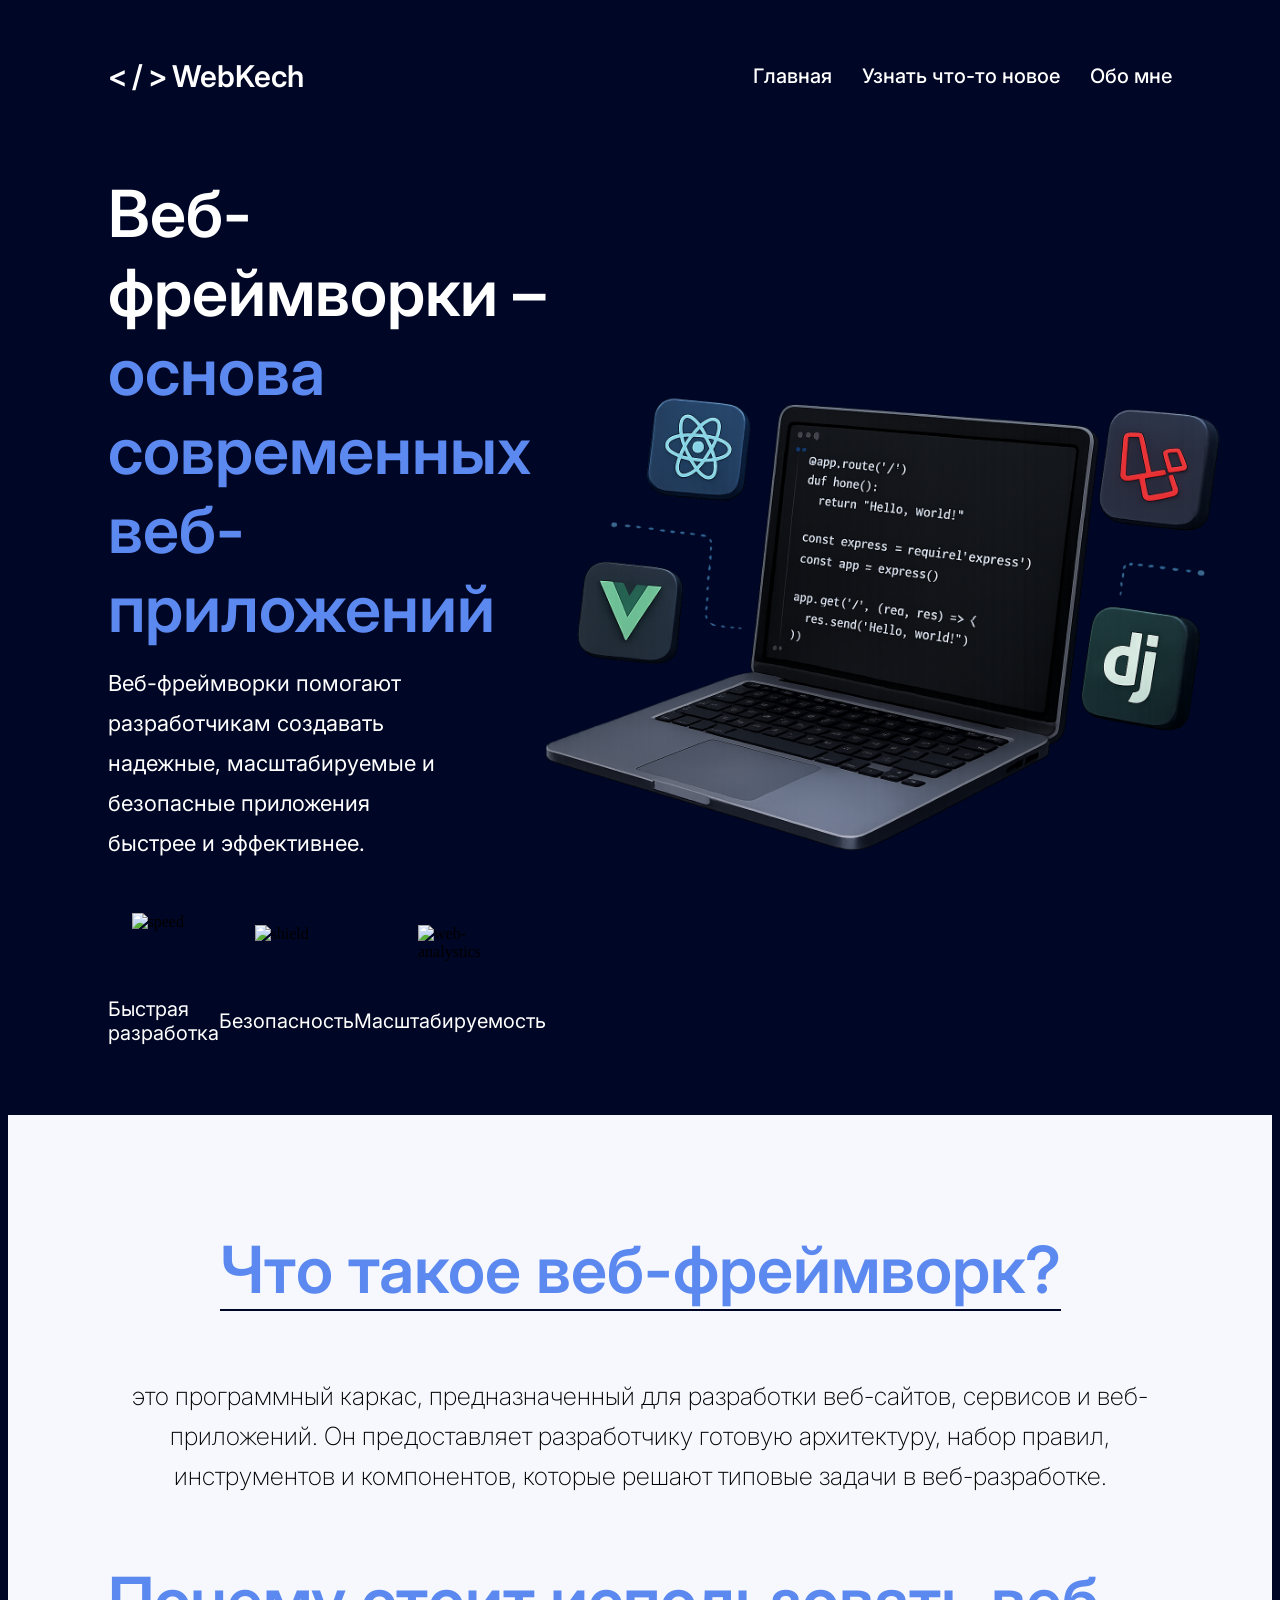
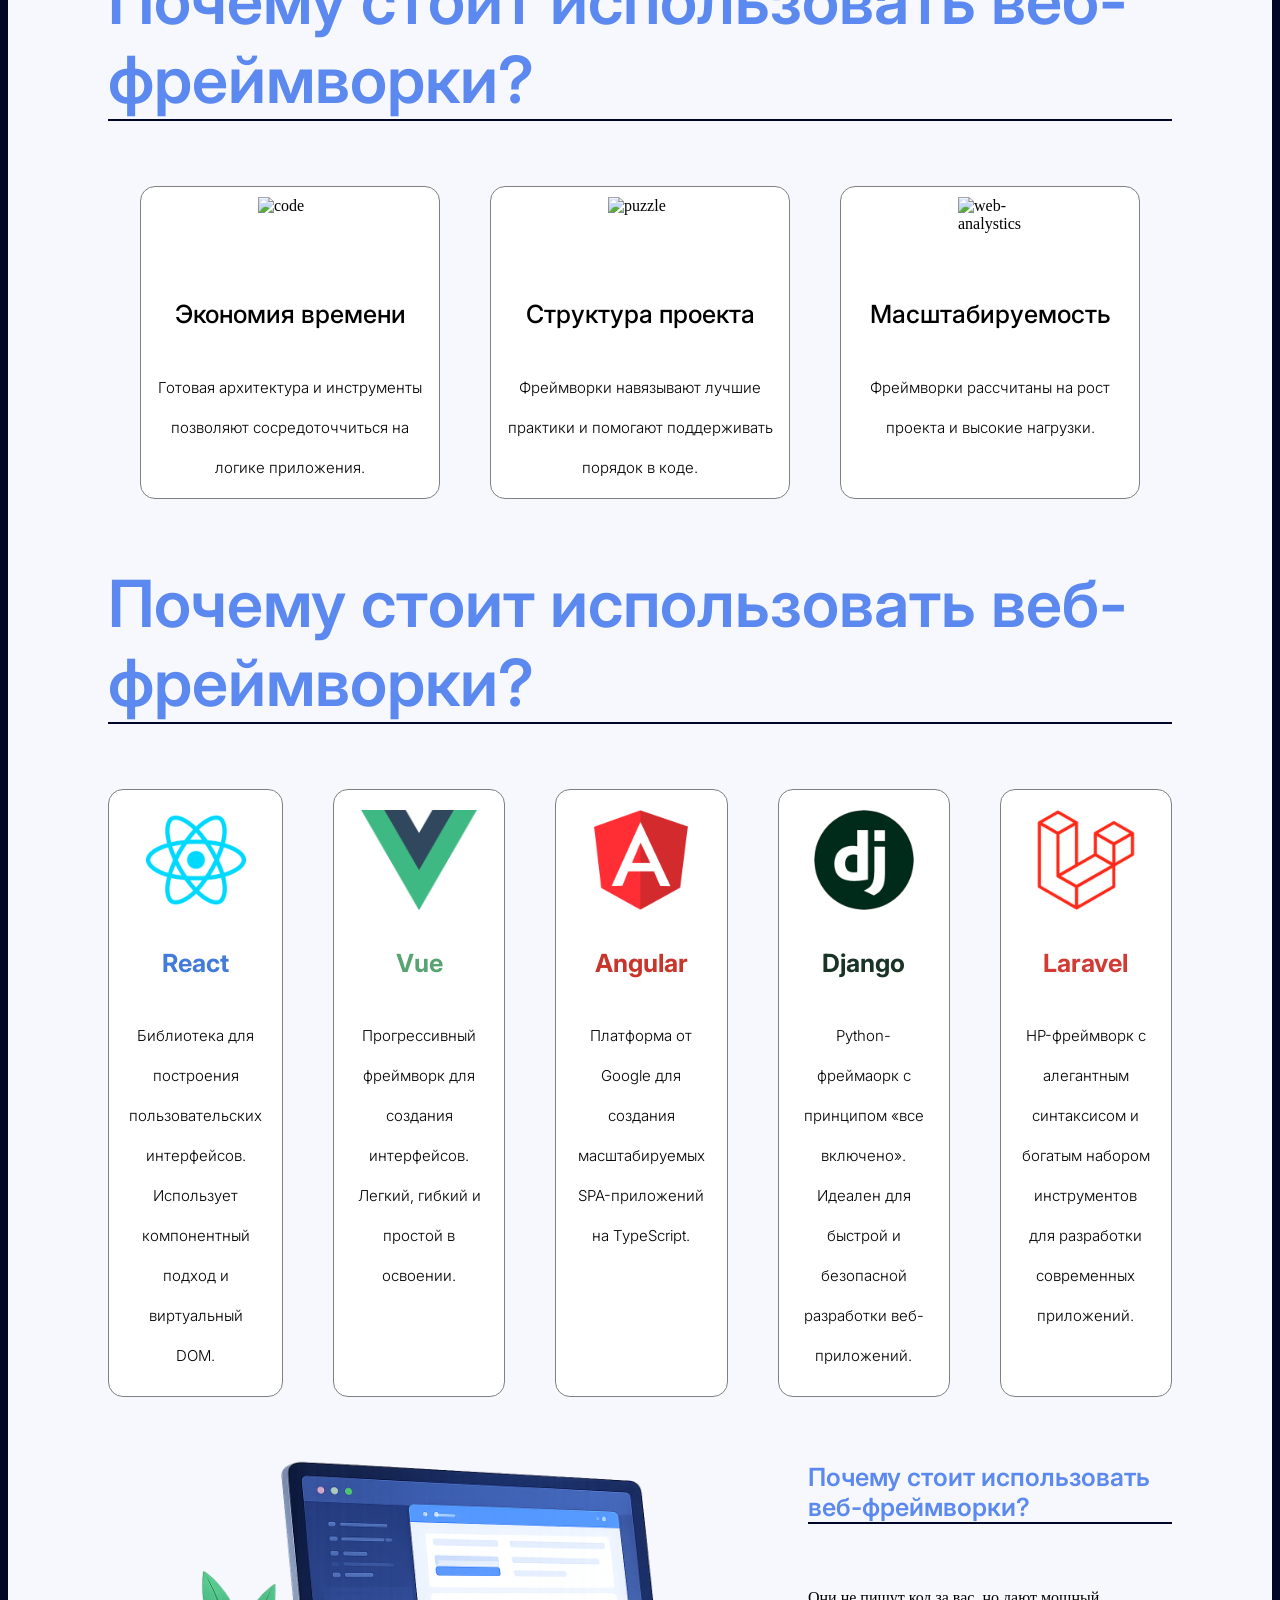
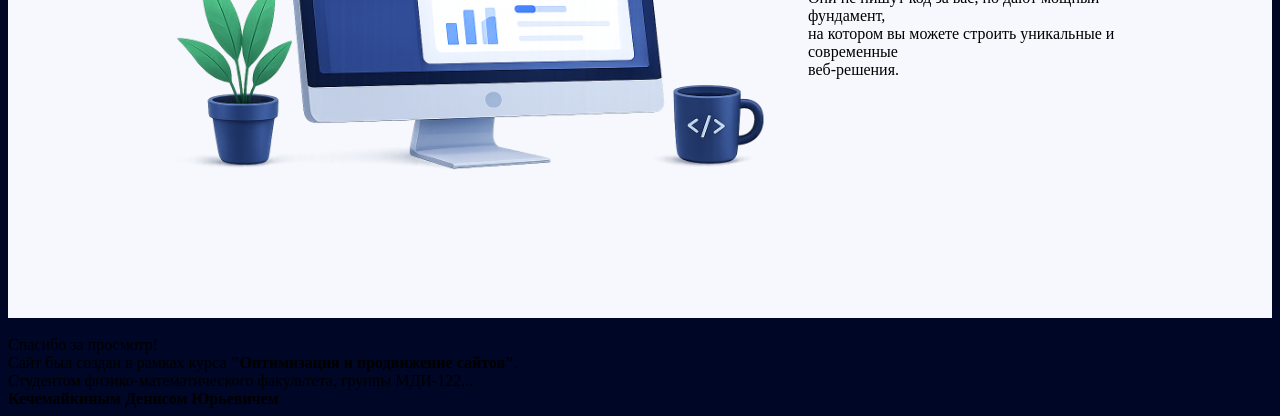
==== index.html @ b9397322 "Add files via upload" ====
<!DOCTYPE html>
<html lang="ru">
<head>
    <meta charset="UTF-8">
    <meta name="viewport" content="width=device-width, initial-scale=1.0">
    <title>Сайт им. Кечемайкина Д.Ю.</title>
    <link rel="stylesheet" href="style.css">

    <link rel="preconnect" href="https://fonts.googleapis.com">
    <link rel="preconnect" href="https://fonts.gstatic.com" crossorigin>
    <link href="https://fonts.googleapis.com/css2?family=Inter:ital,opsz,wght@0,14..32,100..900;1,14..32,100..900&display=swap" rel="stylesheet">

</head>
<body>
    <header class="header-container">
        <div class="header__logo">
            <h3 class="header__logo-text1"><</h3>
            <h3 class="header__logo-text2">/</h3>
            <h3 class="header__logo-text3">></h3>
            <h3 class="header__logo-text4">WebKech</h3>
        </div>
        <nav class="header__nav">
            <ul class="header__menu">
                <li class="header__menu-item"><a href="index.html" class="header__menu-link">Главная</a></li>
                <li class="header__menu-item"><a href="#" class="header__menu-link">Узнать что-то новое</a></li>
                <li class="header__menu-item"><a href="#" class="header__menu-link">Обо мне</a></li>
            </ul>
        </nav>
    </header>

    <section class="intro-container">
        <div>
            <div class="intro__text">
                <div class="intro__title-white">Веб-фреймворки –</div>
                <div class="intro__title-blue">основа современных <br>веб-приложений</div>
                <div class="intro__description">Веб-фреймворки помогают разработчикам создавать <br>надежные, масштабируемые и безопасные приложения <br>быстрее и эффективнее.</div>
            </div>
            <div class="intro__summary">
                <div class="intro__summary-block1">
                    <img class="intro__summary-icon" width="64" height="64" src="https://img.icons8.com/nolan/64/speed.png" alt="speed"/>
                    <p class="intro__summary-text">Быстрая разработка</p>
                </div>
                <div class="intro__summary-block2">
                        <img class="intro__summary-icon" width="64" height="64" src="https://img.icons8.com/nolan/64/shield.png" alt="shield"/>
                    <p class="intro__summary-text">Безопасность</p>
                </div>
                <div class="intro__summary-block3">
                        <img class="intro__summary-icon" width="64" height="64" src="https://img.icons8.com/nolan/64/web-analystics.png" alt="web-analystics"/>
                    <p class="intro__summary-text">Масштабируемость</з>
                </div>
            </div>
        </div>
        <div class="intro__image">
            <img class="image1" src="comp.png">
        </div>
    </section>

    <section class="main__container">
        <div class="main__whats">
            <h3 class="main__whats-title">Что такое веб-фреймворк?</h3>
            <span class="main__whats-description">это программный каркас, предназначенный для разработки веб-сайтов, сервисов и веб-приложений. Он предоставляет разработчику готовую архитектуру, набор правил, инструментов и компонентов, которые решают типовые задачи в веб-разработке.</span>
        </div>

        <div class="main__use">
            <h3 class="main__use-title">Почему стоит использовать веб-фреймворки?</h3>
            <div class="main__use-cards">
                <div class="use-card">
                    <img class="card__img" width="64" height="64" src="https://img.icons8.com/arcade/64/code.png" alt="code"/>
                    <h4 class="card__title">Экономия времени</h4>
                    <span class="card__decription">Готовая архитектура и инструменты позволяют сосредоточчиться на логике приложения.</span>
                </div>
                <div class="use-card">
                    <img class="card__img" width="64" height="64" src="https://img.icons8.com/stickers/100/puzzle.png" alt="puzzle"/>
                    <h4 class="card__title">Структура проекта</h4>
                    <span class="card__decription">Фреймворки навязывают лучшие практики и помогают поддерживать порядок в коде.</span>
                </div>
                <div class="use-card">
                    <img class="card__img" width="64" height="64" src="https://img.icons8.com/arcade/64/web-analystics.png" alt="web-analystics"/>
                    <h4 class="card__title">Масштабируемость</h4>
                    <span class="card__decription">Фреймворки рассчитаны на рост проекта и высокие нагрузки.</span>
                </div>
            </div>
        </div>
        

        <div class="main__popular">
            <h3 class="main__use-title">Почему стоит использовать веб-фреймворки?</h3>
            <div class="main__popular-cards">
                <div class="card__react">
                    <img class="react-img" src="react12.png" alt="">
                    <h4 class="react-title">React</h4>
                    <span class="card__decription">Библиотека для построения пользовательских интерфейсов. Использует компонентный подход и виртуальный DOM.</span>
                </div>
                <div class="card__vue">
                    <img class="vue-img" src="vue12.png" alt="">
                    <h4 class="vue-title">Vue</h4>
                    <span class="card__decription">Прогрессивный фреймворк для создания интерфейсов. Легкий, гибкий и простой в освоении.</span>
                </div>
                <div class="card__angular">
                    <img class="angular-img" src="angular12.png" alt="">
                    <h4 class="angular-title">Angular</h4>
                    <span class="card__decription">Платформа от Google для создания масштабируемых SPA-приложений на TypeScript.</span>
                </div>
                <div class="card__django">
                    <img class="django-img" src="django12.png" alt="">
                    <h4 class="django-title">Django</h4>
                    <span class="card__decription">Python-фреймаорк с принципом «все включено». Идеален для быстрой и безопасной разработки веб-приложений.</span>
                </div>
                <div class="card__laravel">
                    <img class="laravel-img" src="laravel.png" alt="">
                    <h4 class="laravel-title">Laravel</h4>
                    <span class="card__decription">HP-фреймворк с алегантным синтаксисом и богатым набором инструментов для разработки современных приложений.</span>
                </div>
            </div>
        </div>

        <div class="main__dop">
            <div class="dop__img">
                <img class="image2" src="comp1.png" alt="">
            </div>
            <div class="dop__text">
                <h3 class="main__dop-title">Почему стоит использовать веб-фреймворки?</h3>
                <p class="main__dop-description">Они не пишут код за вас, но дают мощный фундамент,<br>на котором вы можете строить уникальные и современные <br>веб-решения.</p>
            </div>
        </div>
    </section>
    <footer class="footer__contanier">
        <div class="foot__img">
            <img class="foot__img-img" src="ya_ept.png" alt="">
        </div>
        <div class="foot__text">
            <div class="foot__title">Спасибо за просмотр!</div>
            <div class="foot__description">Сайт был создан в рамках курса <strong>"Оптимизация и продвижение сайтов"</strong>. <br>Студентом физико-математического факультета, группы МДИ-122... <br><strong>Кечемайкиным Денисом Юрьевичем</strong></div>
        </div>
    </footer>
</body>
</html>
---- style.css ----
body {
    background-color: #000625;

}

/* -------------------------------------------------------- */

.header-container {
    position: relative;
    display: flex;
    align-items: center;
    justify-content: space-between;
    padding: 20px 100px 0px;
}

.header__logo {
    display: flex;
    gap: 5px;
}

.header__logo-text1 {
    font-family: 'Inter', sans-serif;
    font-size: 30px;
    font-weight: 600;
    color: #fff ;
    animation: floating 6.2s ease-in-out infinite;
    -webkit-animation: floating 6.2s ease-in-out infinite;
}

.header__logo-text2 {
    font-family: 'Inter', sans-serif;
    font-size: 30px;
    font-weight: 600;
    color: #fff;
    animation: floating 4.2s ease-in-out infinite;
}

.header__logo-text3 {
    font-family: 'Inter', sans-serif;
    font-size: 30px;
    font-weight: 600;
    color: #fff;
    animation: floating 5.2s ease-in-out infinite;
    -webkit-animation: floating 5.2s ease-in-out infinite;
}

.header__logo-text4 {
    font-family: 'Inter', sans-serif;
    font-size: 30px;
    font-weight: 600;
    color: #fff;
    animation: floating 5.2s ease-in-out infinite;
    -webkit-animation: floating 5.2s ease-in-out infinite;
}

.header__menu {
    display: flex;
    gap: 30px;
    list-style-type: none;
}

.header__menu-item {
    font-family: 'Inter', sans-serif;
    font-size: 20px;
    font-weight: 500;
    color: white;
}

.header__menu-link {
    color: white;
    text-decoration: none;
    transition: color 0.6s ease;
    -webkit-transition: color 0.6s ease;
    -moz-transition: color 0.6s ease;
    -ms-transition: color 0.6s ease;
    -o-transition: color 0.6s ease;
}

.header__menu-link:hover {
    color: #5c89ef;
}

/* ----------------------------------------------------------- */

.intro-container {
    display: flex;
    align-items: center;
    justify-content: space-between;
    padding: 50px 100px 50px;
}

.intro__title-white {
    font-family: 'Inter', sans-serif;
    font-size: 65px;
    font-weight: 600;
    color: #fff;
}

.intro__title-blue {
    font-family: 'Inter', sans-serif;
    font-size: 65px;
    font-weight: 600;
    color: #5c89ef;
}

.intro__description {
    padding-top: 15px;
    font-family: 'Inter', sans-serif;
    font-size: 22px;
    font-weight: 400;
    color: #fff;
    line-height: 40px;
}

.intro__summary {
    display: flex;
    justify-content: space-between;
    padding-top: 50px;
}

.intro__summary-text {
    font-family: 'Inter', sans-serif;
    font-size: 20px;
    font-weight: 400;
    color: #fff;
}

.intro__summary-block1, .intro__summary-block2, .intro__summary-block3 {
    display: flex;
    flex-direction: column;
    justify-content: center;
    align-items: center;
}

.image1 {
    width: 700px;
    height: auto;
}

/* -------------------------------------------------- */

.main__container {
    background-color: #F6F8FD;
    padding: 50px 100px 50px;
}

/* --------------------------- */

.main__whats {
    display: flex;
    flex-direction: column;
    align-items: center;
}

.main__whats-title {
    font-family: 'Inter', sans-serif;
    font-size: 65px;
    font-weight: 600;
    color: #5c89ef;
    border-bottom: solid 2px #000625;
}

.main__whats-description {
    font-family: 'Inter', sans-serif;
    font-size: 25px;
    font-weight: 200;
    line-height: 40px;
    text-align: center;
}

/* -------------------------- */

.main__use {
    display: flex;
    flex-direction: column;
    align-items: center;
}

.main__use-title {
    font-family: 'Inter', sans-serif;
    font-size: 65px;
    font-weight: 600;
    color: #5c89ef;
    border-bottom: solid 2px #000625;
}

.main__use-cards {
    display: grid;
    grid-template-columns: repeat(3, 300px);
    gap: 50px;
    justify-content: center;
}

.use-card {
    display: flex;
    flex-direction: column;
    align-items: center;
    border: solid 1px gray;
    border-radius: 15px;
    -webkit-border-radius: 15px;
    -moz-border-radius: 15px;
    -ms-border-radius: 15px;
    -o-border-radius: 15px;
    padding: 10px;
    background-color: #fff;
}

.card__title {
    font-family: 'Inter', sans-serif;
    font-size: 25px;
    font-weight: 500;
    line-height: 40px;
    text-align: center;
}

.card__decription {
    font-family: 'Inter', sans-serif;
    font-size: 15px;
    font-weight: 300;
    line-height: 40px;
    text-align: center;
}

/* ----------------------------------- */

.main__popular {
    display: flex;
    flex-direction: column;
    align-items: center;
}

.main__use-title {
    font-family: 'Inter', sans-serif;
    font-size: 65px;
    font-weight: 600;
    color: #5c89ef;
    border-bottom: solid 2px #000625;
}

.main__popular-cards {
    display: grid;
    grid-template-columns: repeat(5, 1fr);
    gap: 50px;
    justify-content: center;
}

.react-img, .angular-img, .django-img, .laravel-img {
    width: 100px;
    height: auto;
}
.vue-img {
    width: auto;
    height: 100px;
}

.card__react, .card__vue, .card__angular, .card__django, .card__laravel {
    display: flex;
    flex-direction: column;
    align-items: center;
    border: solid 1px gray;
    border-radius: 15px;
    -webkit-border-radius: 15px;
    -moz-border-radius: 15px;
    -ms-border-radius: 15px;
    -o-border-radius: 15px;
    padding: 20px;
    background-color: #fff;
}

.react-title, .vue-title, .angular-title, .django-title, .laravel-title {
    font-family: 'Inter', sans-serif;
    font-size: 25px;
    font-weight: 700;
    line-height: 40px;
    text-align: center;
}

.react-title {
    color: #427bda;
}
.vue-title {
    color: #57a371;
}
.angular-title {
    color: #c8352b;
}
.django-title {
    color: #193325;
}
.laravel-title {
    color: #d23a34;
}

/* ----------------------- */

.main__dop {
    display: flex;
    /* align-items: center; */
    justify-content: space-between;
}

.image2 {
    width: 700px;
    height: auto;
}

.main__dop-title {
    font-family: 'Inter', sans-serif;
    font-size: 25px;
    font-weight: 600;
    color: #5c89ef;
    border-bottom: solid 2px #000625;
    margin: 65px 0px;
}

/* ----------------------- */







/* ANIMATION */

@keyframes floating {
    0% {
        transform: translateY(0px) rotate(0deg);
    }

    25% {
        transform: translateY(-8px) rotate(2deg);
    }

    50% {
        transform: translateY(-15px) rotate(-2deg);
    }

    75% {
        transform: translateY(-8px) rotate(1deg);
    }

    100% {
        transform: translateY(0px) rotate(0deg);
    }
}

.intro__photo img {
    will-change: transform;
}

/* React */

.intro__image-react {
    animation: floating 3s ease-in-out infinite;
}

/* Vue */

.intro__image-vue {
    animation: floating 4.2s ease-in-out infinite;
}

/* Bootstrap */

.intro__image-bootstrap {
    animation: floating 3.6s ease-in-out infinite;
}

/* Angular */

.intro__image-angular {
    animation: floating 5s ease-in-out infinite;
}

/* Next */

.intro__image-next {
    animation: floating 4.5s ease-in-out infinite;
}



.intro__image-react {
    animation-delay: 0s;
}

.intro__image-vue {
    animation-delay: 0.5s;
}

.intro__image-bootstrap {
    animation-delay: 1s;
}

.intro__image-angular {
    animation-delay: 1.5s;
}

.intro__image-next {
    animation-delay: 2s;
}
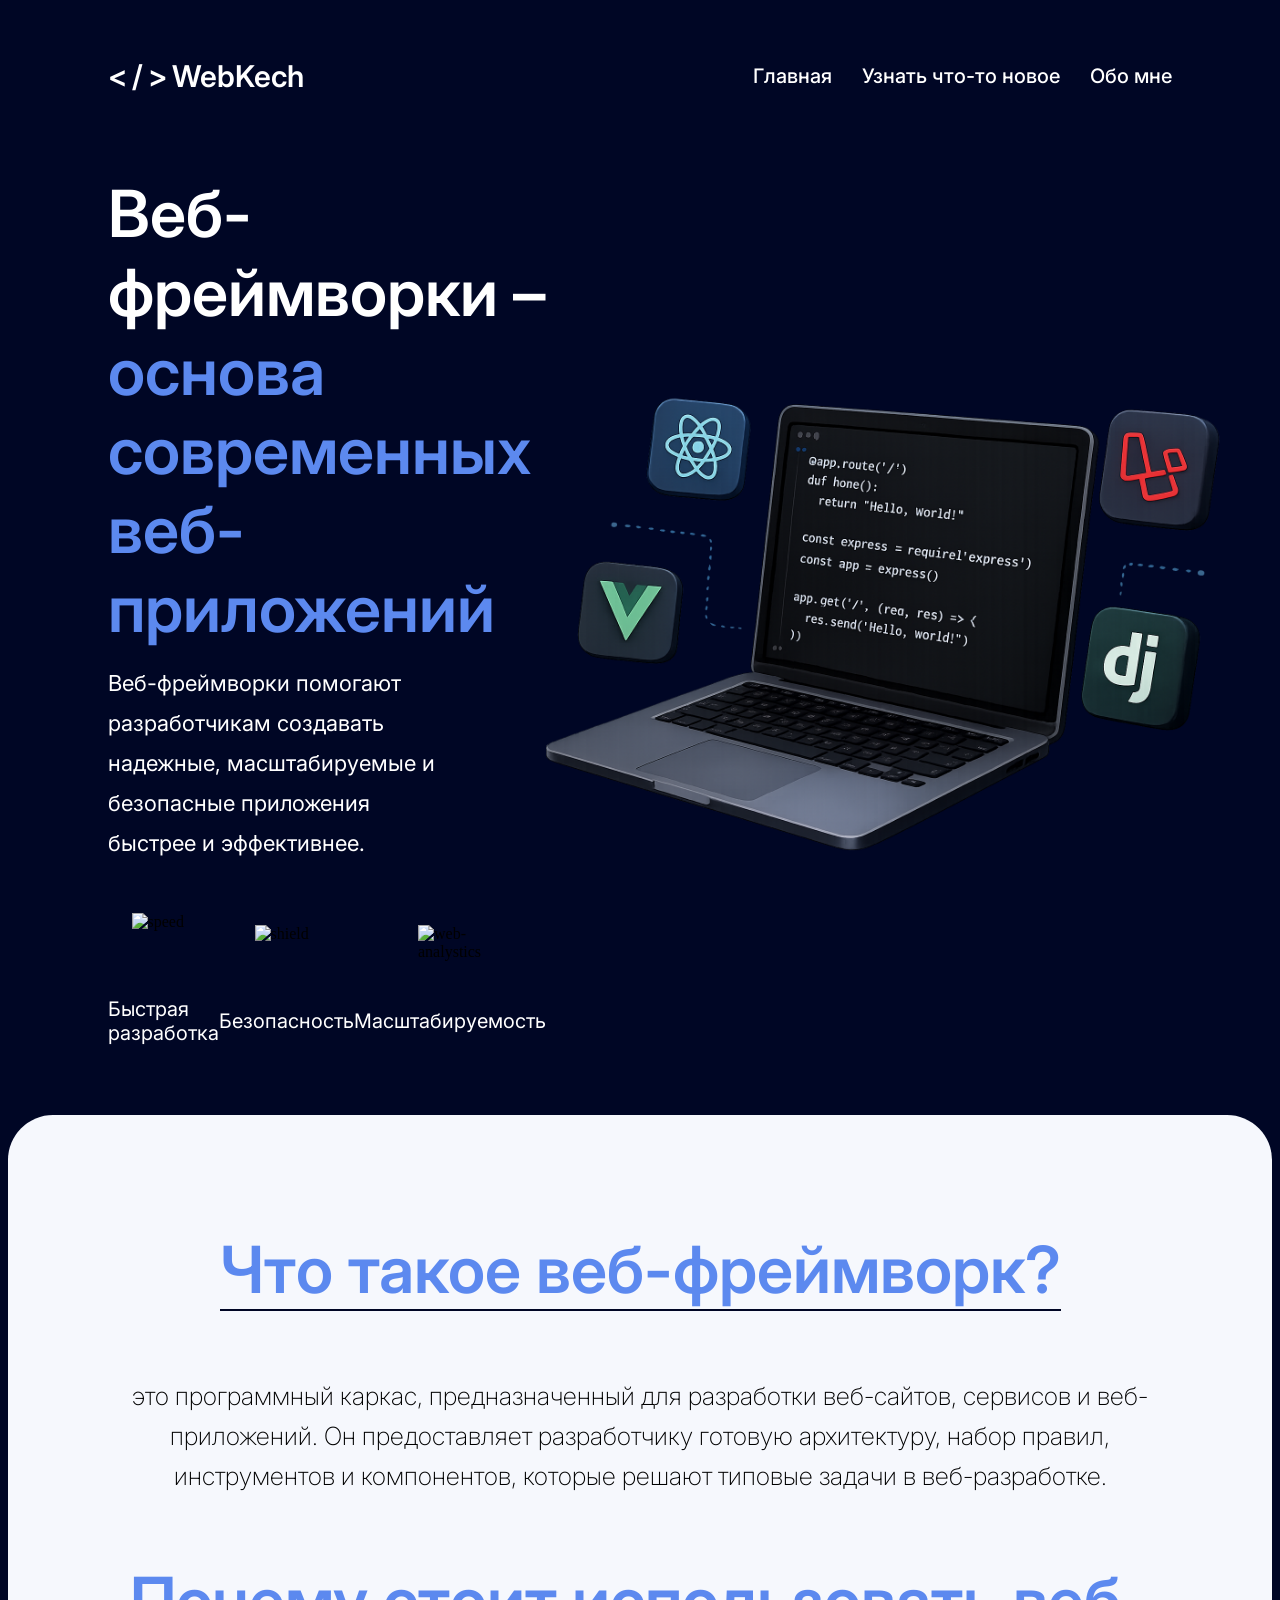
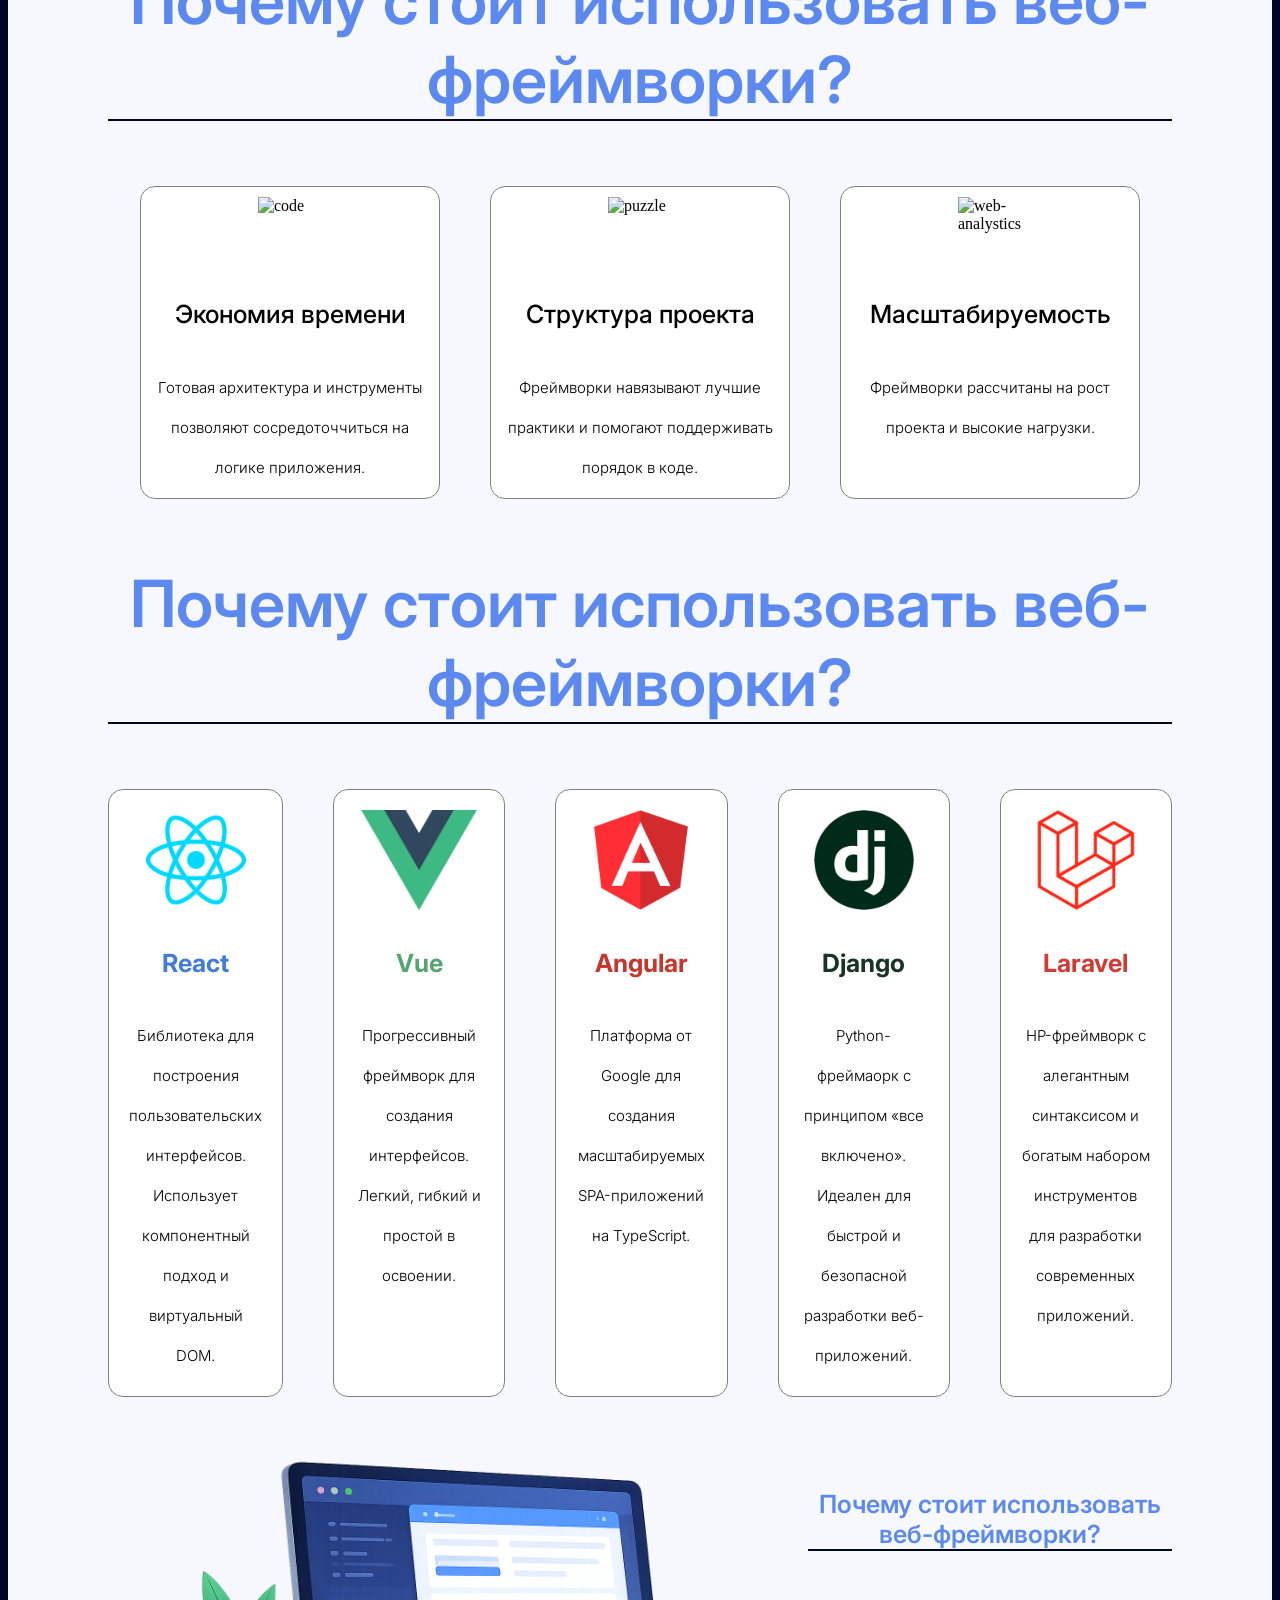
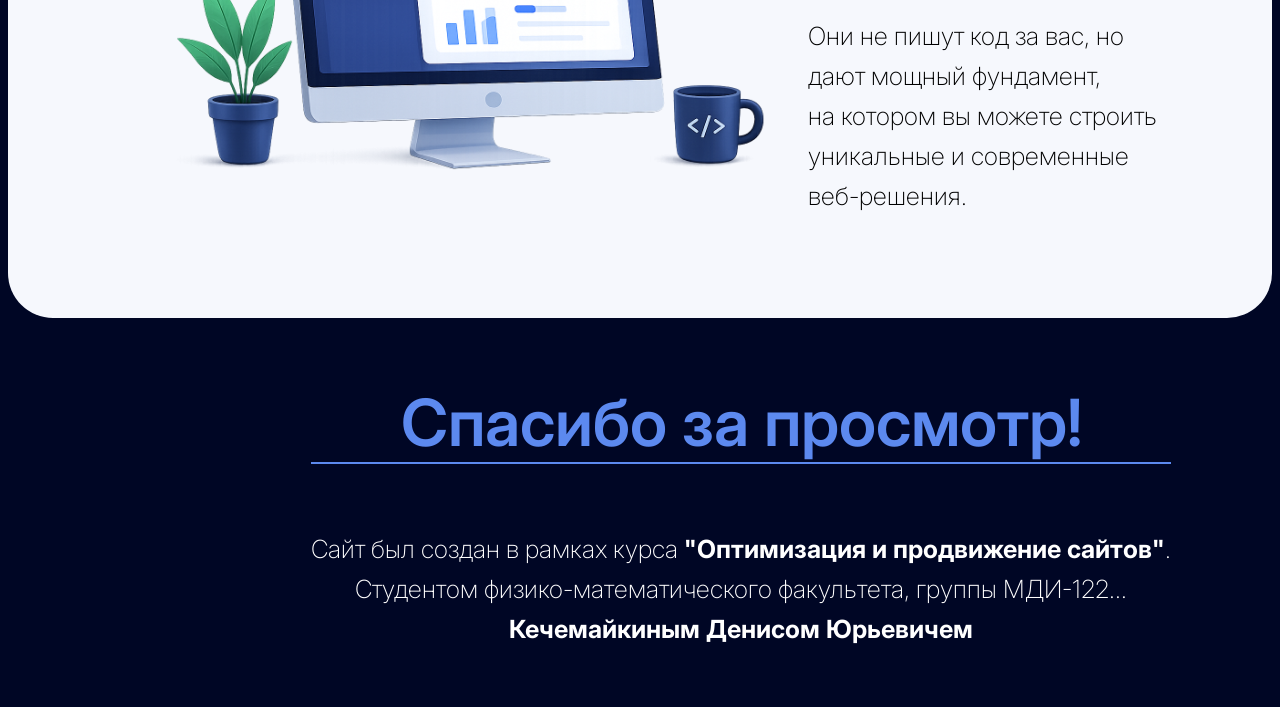
==== commit 33ef735d: "Add files via upload" ====
--- a/index.html
+++ b/index.html
@@ -2,6 +2,9 @@
 <html lang="ru">
 <head>
     <meta charset="UTF-8">
+    <meta name="keywords" content="веб-фреймворк, что это, для чего нужны, обзор, сравнение, React, Vue, Angular, Django, Laravel">
+    <meta name="description" content="Что такое веб-фреймворки и зачем они нужны? Обзор популярных решений: React, Vue, Angular, Django, Laravel. Узнайте, как фреймворки ускоряют разработку.">
+    <meta name="revisit-after" content="7 days">
     <meta name="viewport" content="width=device-width, initial-scale=1.0">
     <title>Сайт им. Кечемайкина Д.Ю.</title>
     <link rel="stylesheet" href="style.css">
@@ -11,8 +14,31 @@
     <link href="https://fonts.googleapis.com/css2?family=Inter:ital,opsz,wght@0,14..32,100..900;1,14..32,100..900&display=swap" rel="stylesheet">
 
 </head>
+
+<!-- Google tag (gtag.js) -->
+<script async src="https://www.googletagmanager.com/gtag/js?id=G-CL3QQME3QN"></script>
+<script>
+    window.dataLayer = window.dataLayer || [];
+    function gtag(){dataLayer.push(arguments);}
+    gtag('js', new Date());
+    gtag('config', 'G-CL3QQME3QN');
+</script>
+
+<!-- Yandex.Metrika counter -->
+<script type="text/javascript">
+    (function(m,e,t,r,i,k,a){
+        m[i]=m[i]||function(){(m[i].a=m[i].a||[]).push(arguments)};
+        m[i].l=1*new Date();
+        for (var j = 0; j < document.scripts.length; j++) {if (document.scripts[j].src === r) { return; }}
+        k=e.createElement(t),a=e.getElementsByTagName(t)[0],k.async=1,k.src=r,a.parentNode.insertBefore(k,a)
+    })(window, document,'script','https://mc.yandex.ru/metrika/tag.js?id=109925134', 'ym');
+
+    ym(109925134, 'init', {ssr:true, clickmap:true, ecommerce:"dataLayer", referrer: document.referrer, url: location.href, accurateTrackBounce:true, trackLinks:true});
+</script>
+<noscript><div><img src="https://mc.yandex.ru/watch/109925134" style="position:absolute; left:-9999px;" alt="" /></div></noscript>
+
 <body>
-    <header class="header-container">
+    <header id="head" class="header-container">
         <div class="header__logo">
             <h3 class="header__logo-text1"><</h3>
             <h3 class="header__logo-text2">/</h3>
@@ -21,9 +47,9 @@
         </div>
         <nav class="header__nav">
             <ul class="header__menu">
-                <li class="header__menu-item"><a href="index.html" class="header__menu-link">Главная</a></li>
-                <li class="header__menu-item"><a href="#" class="header__menu-link">Узнать что-то новое</a></li>
-                <li class="header__menu-item"><a href="#" class="header__menu-link">Обо мне</a></li>
+                <li class="header__menu-item"><a href="#head" class="header__menu-link">Главная</a></li>
+                <li class="header__menu-item"><a href="#main" class="header__menu-link">Узнать что-то новое</a></li>
+                <li class="header__menu-item"><a href="#foot" class="header__menu-link">Обо мне</a></li>
             </ul>
         </nav>
     </header>
@@ -55,7 +81,7 @@
         </div>
     </section>
 
-    <section class="main__container">
+    <section id="main" class="main__container">
         <div class="main__whats">
             <h3 class="main__whats-title">Что такое веб-фреймворк?</h3>
             <span class="main__whats-description">это программный каркас, предназначенный для разработки веб-сайтов, сервисов и веб-приложений. Он предоставляет разработчику готовую архитектуру, набор правил, инструментов и компонентов, которые решают типовые задачи в веб-разработке.</span>
@@ -124,7 +150,7 @@
             </div>
         </div>
     </section>
-    <footer class="footer__contanier">
+    <footer id="foot" class="footer__contanier">
         <div class="foot__img">
             <img class="foot__img-img" src="ya_ept.png" alt="">
         </div>
--- a/style.css
+++ b/style.css
@@ -142,6 +142,11 @@
 .main__container {
     background-color: #F6F8FD;
     padding: 50px 100px 50px;
+    border-radius: 45px;
+    -webkit-border-radius: 45px;
+    -moz-border-radius: 45px;
+    -ms-border-radius: 45px;
+    -o-border-radius: 45px;
 }
 
 /* --------------------------- */
@@ -235,6 +240,7 @@
     font-weight: 600;
     color: #5c89ef;
     border-bottom: solid 2px #000625;
+    text-align: center;
 }
 
 .main__popular-cards {
@@ -295,7 +301,7 @@
 
 .main__dop {
     display: flex;
-    /* align-items: center; */
+    align-items: center;
     justify-content: space-between;
 }
 
@@ -311,9 +317,53 @@
     color: #5c89ef;
     border-bottom: solid 2px #000625;
     margin: 65px 0px;
+    text-align: center;
+}
+
+.main__dop-description {
+    font-family: 'Inter', sans-serif;
+    font-size: 25px;
+    font-weight: 200;
+    line-height: 40px;
+
 }
 
 /* ----------------------- */
+
+.footer__contanier {
+    display: flex;
+    align-items: center;
+    justify-content: space-around;
+}
+
+.foot__img-img {
+    width: 200px;
+    height: auto;
+}
+
+.foot__title {
+    font-family: 'Inter', sans-serif;
+    font-size: 65px;
+    font-weight: 600;
+    color: #5c89ef;
+    border-bottom: solid 2px #5c89ef;
+    margin: 65px 0px;
+    text-align: center;
+}
+
+.foot__description {
+    font-family: 'Inter', sans-serif;
+    font-size: 25px;
+    font-weight: 200;
+    line-height: 40px;
+    color: #fff;
+    text-align: center;
+    margin-bottom: 50px;
+}
+
+
+
+
 
 
 
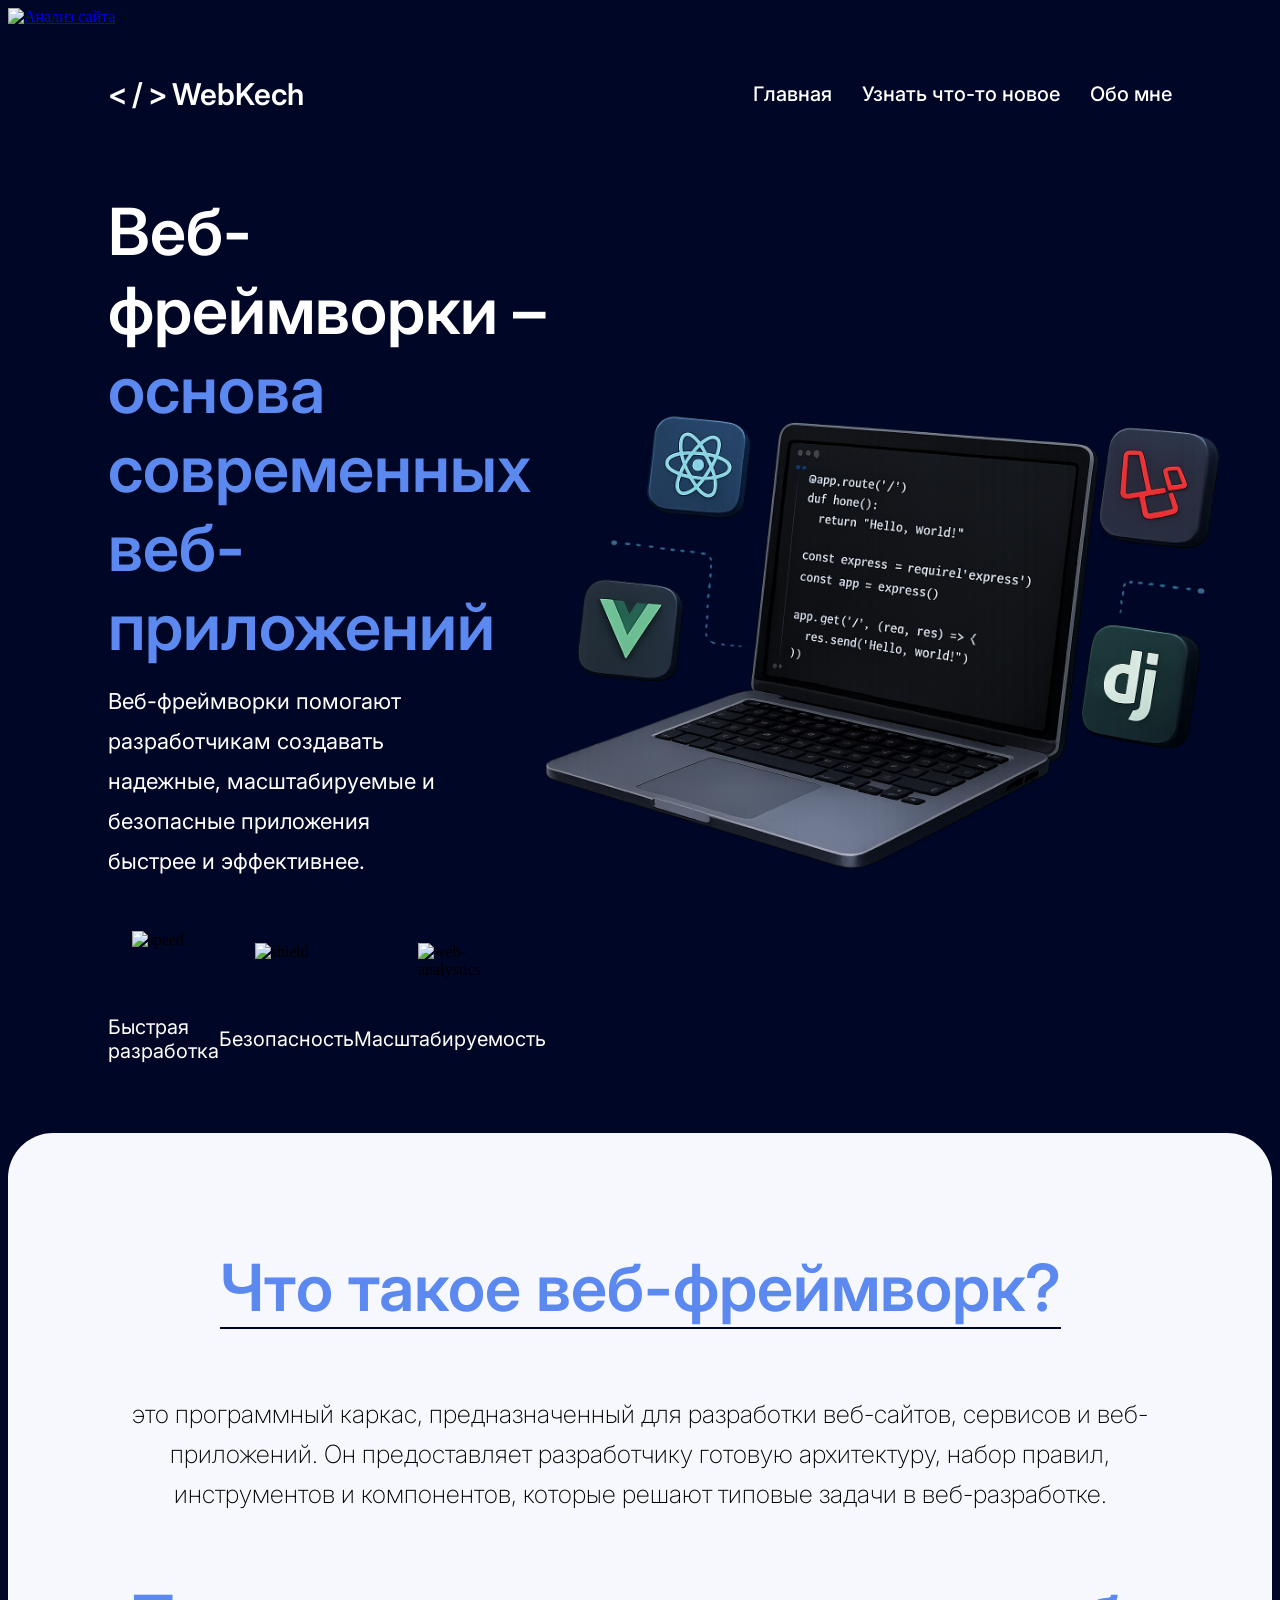
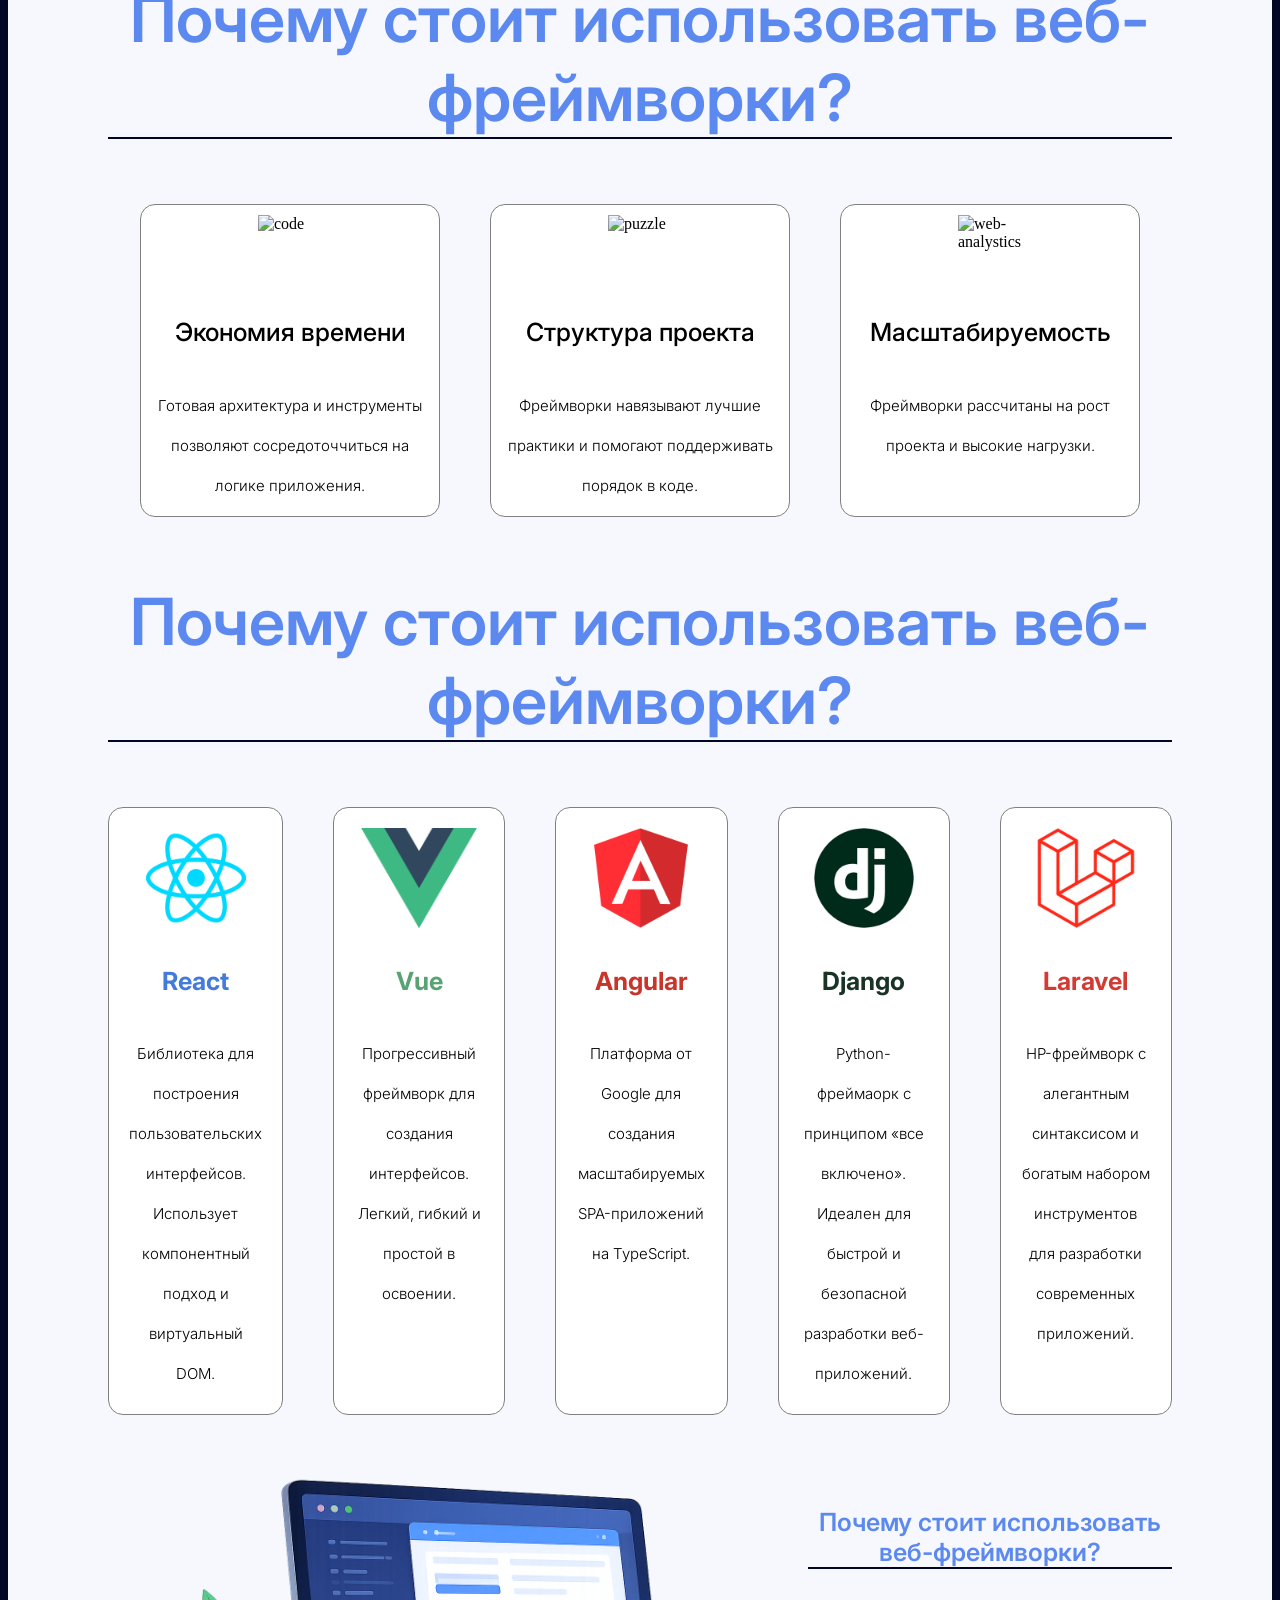
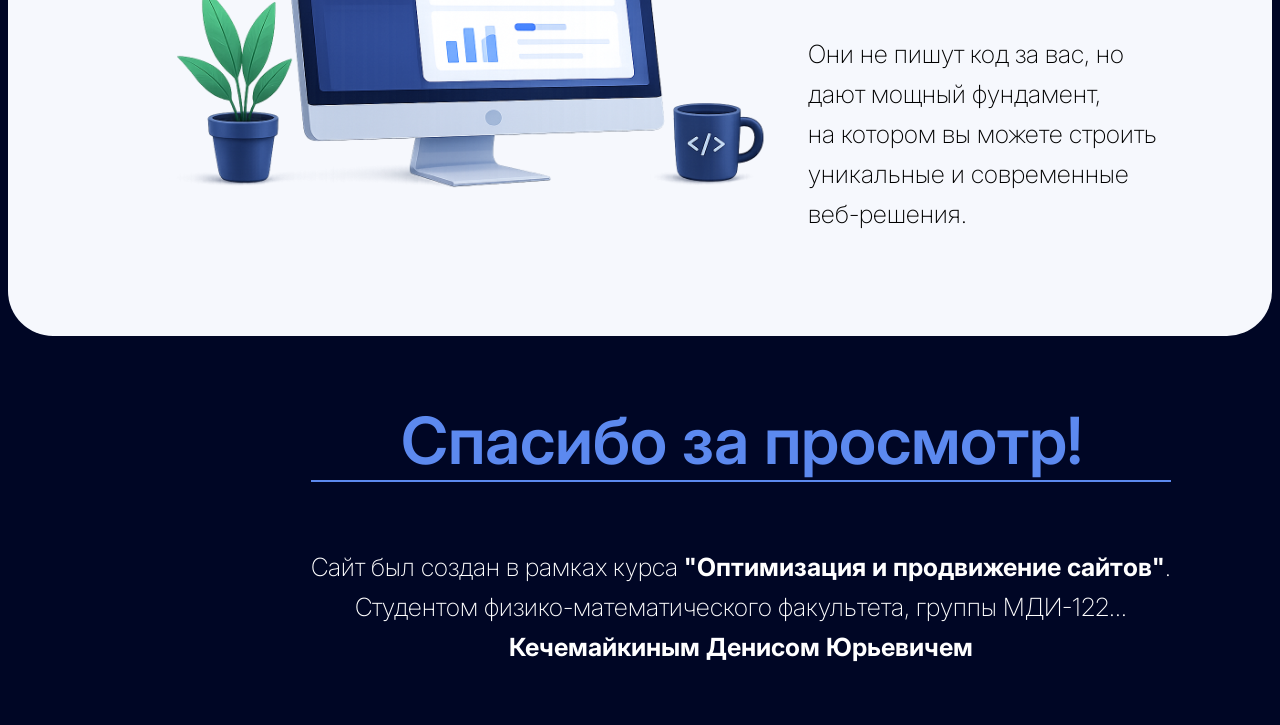
==== commit 3179143c: "Счетчики" ====
--- a/index.html
+++ b/index.html
@@ -24,6 +24,7 @@
     gtag('config', 'G-CL3QQME3QN');
 </script>
 
+
 <!-- Yandex.Metrika counter -->
 <script type="text/javascript">
     (function(m,e,t,r,i,k,a){
@@ -36,8 +37,15 @@
     ym(109925134, 'init', {ssr:true, clickmap:true, ecommerce:"dataLayer", referrer: document.referrer, url: location.href, accurateTrackBounce:true, trackLinks:true});
 </script>
 <noscript><div><img src="https://mc.yandex.ru/watch/109925134" style="position:absolute; left:-9999px;" alt="" /></div></noscript>
+<!-- /Yandex.Metrika counter -->
+
+
+
 
 <body>
+    <a href="https://pr-cy.ru" target="_blank">
+        <img src="https://s.pr-cy.ru/counters/https://deon113.github.io/MySite/index.html#" width="88" height="31" alt="Анализ сайта" />
+    </a>
     <header id="head" class="header-container">
         <div class="header__logo">
             <h3 class="header__logo-text1"><</h3>
@@ -160,4 +168,4 @@
         </div>
     </footer>
 </body>
-</html>+</html>
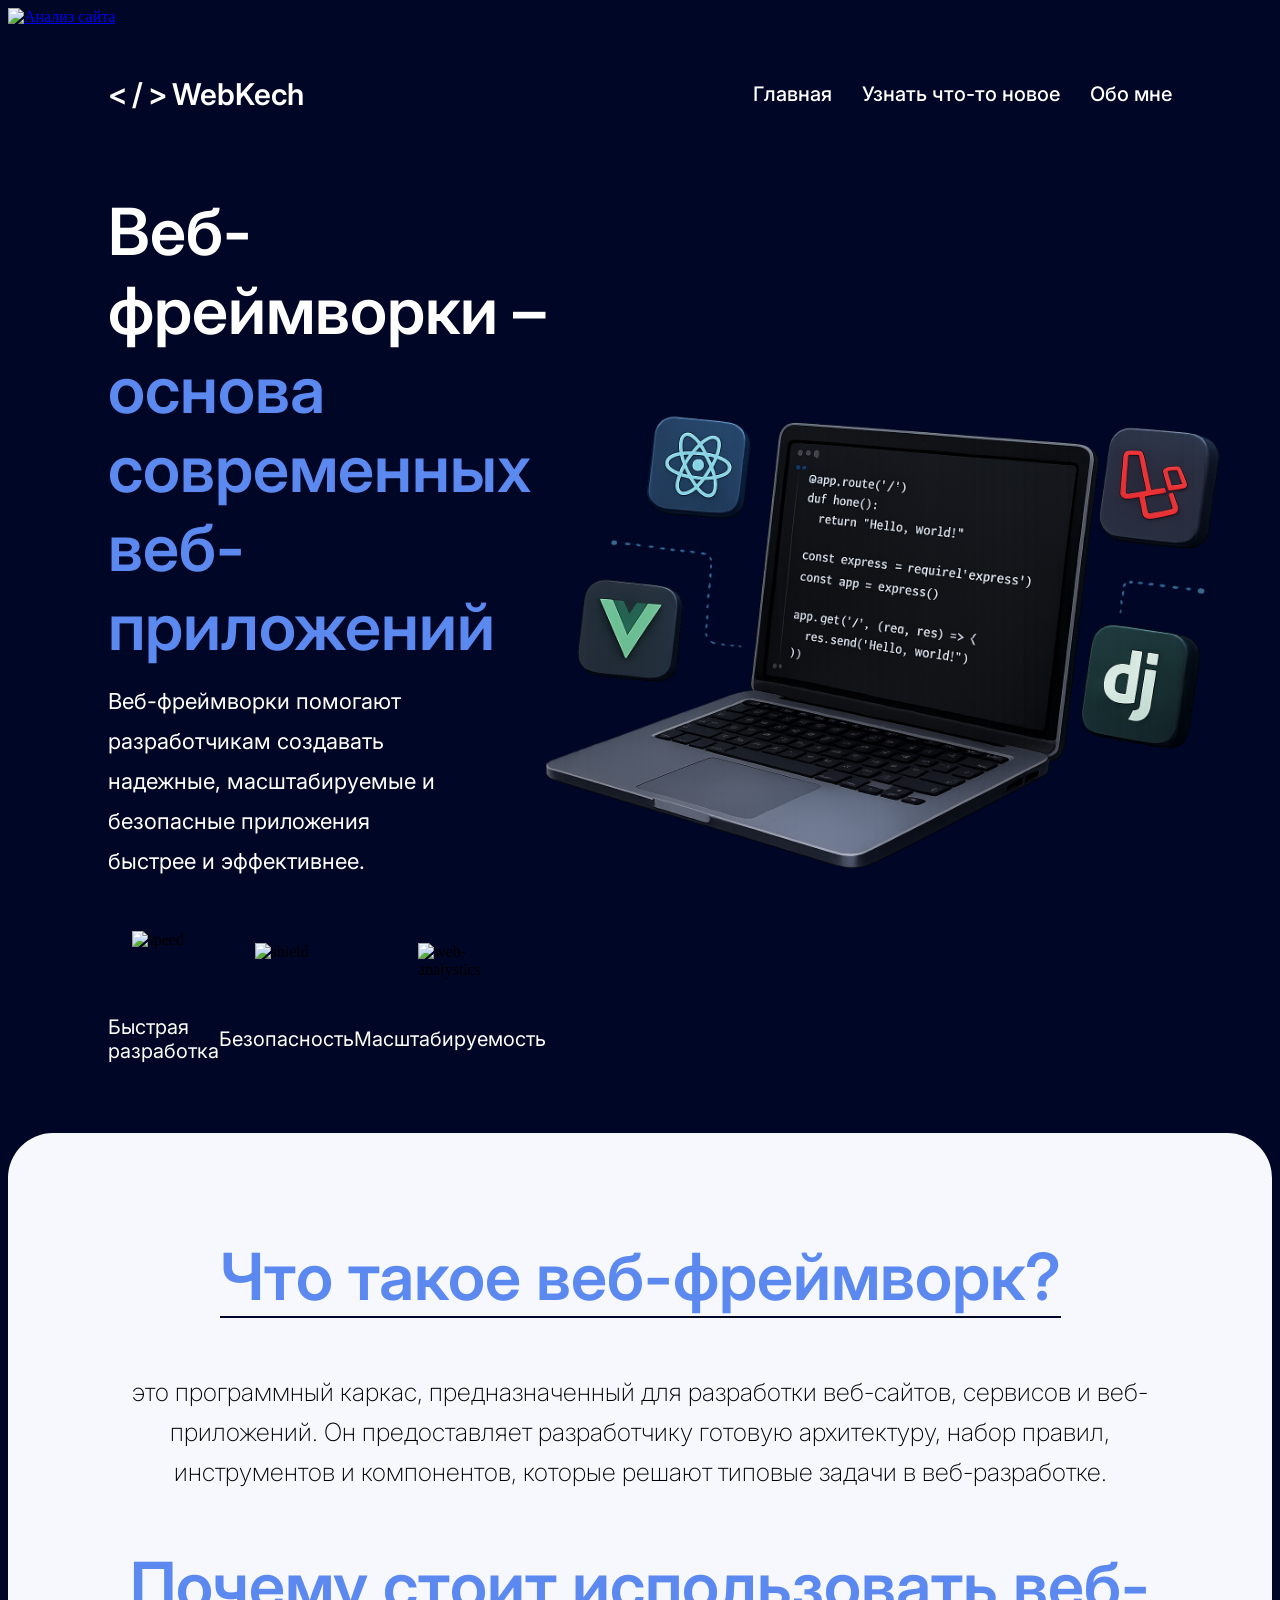
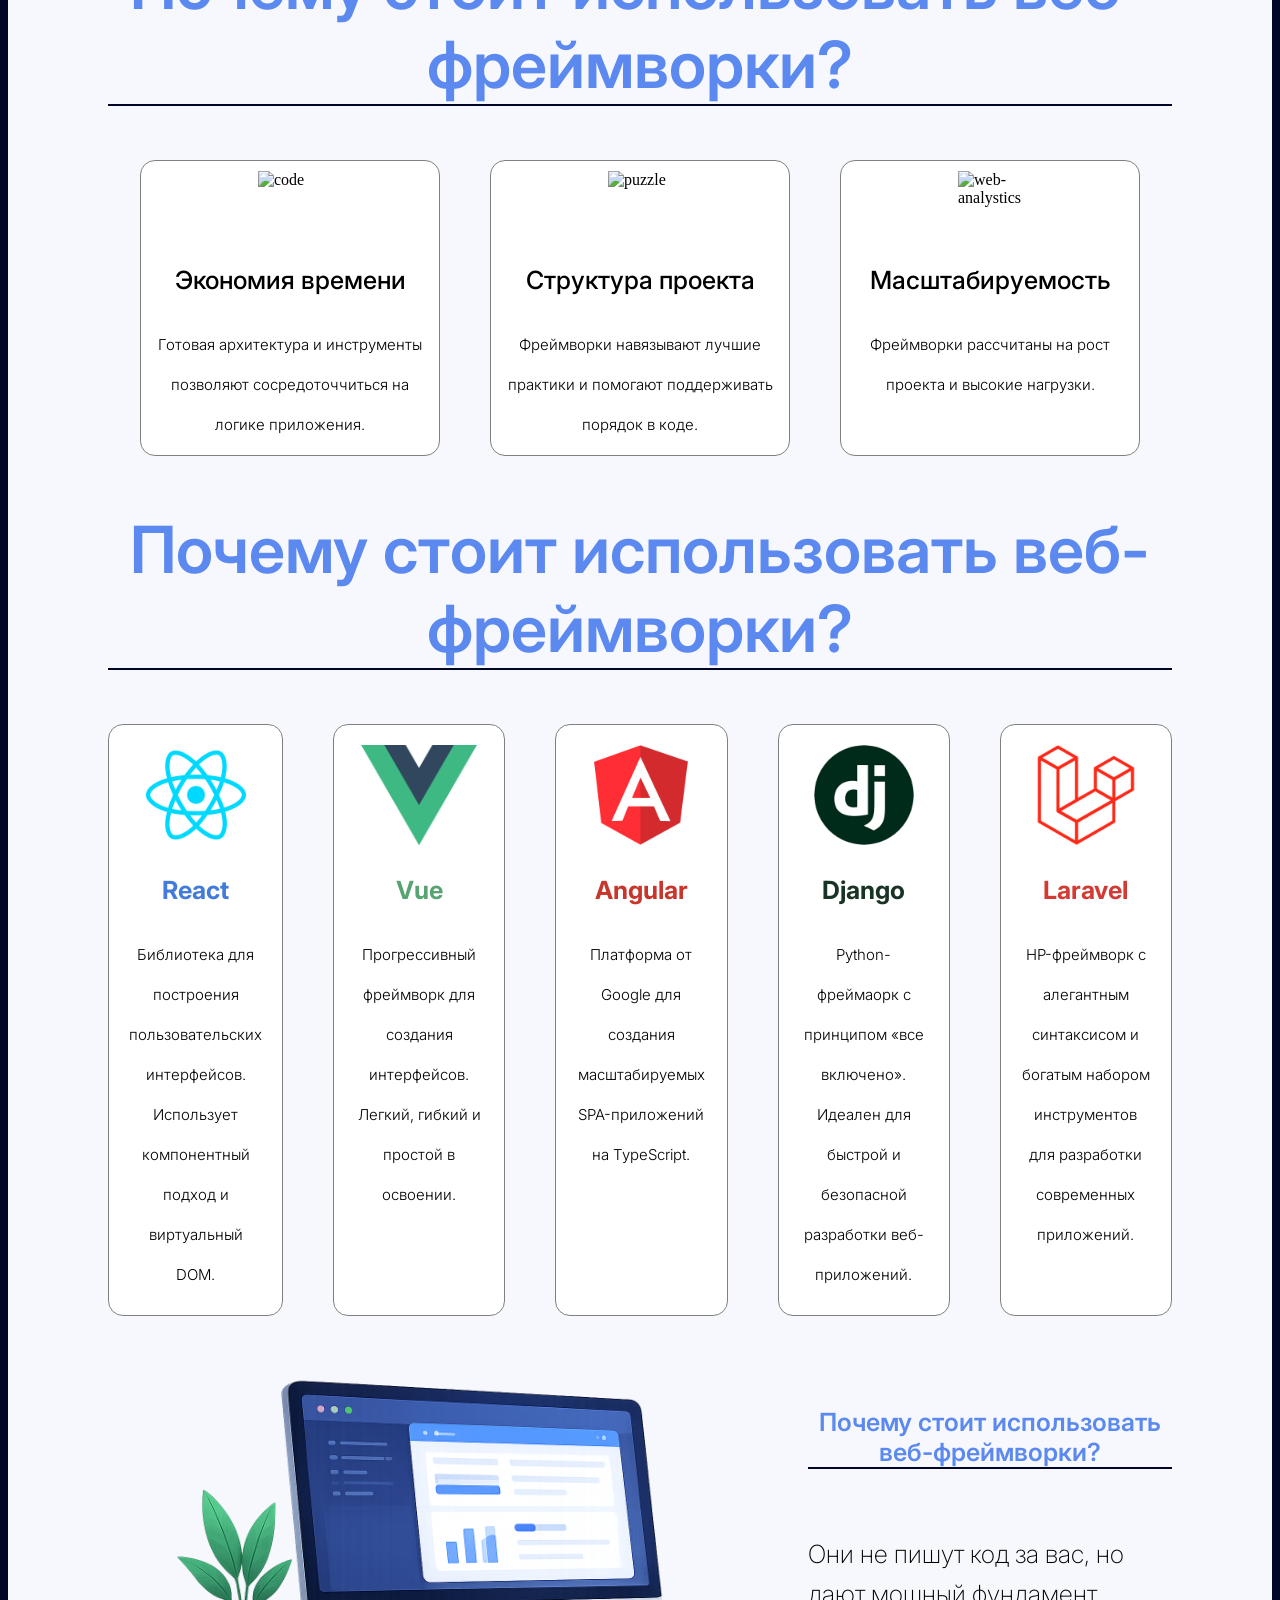
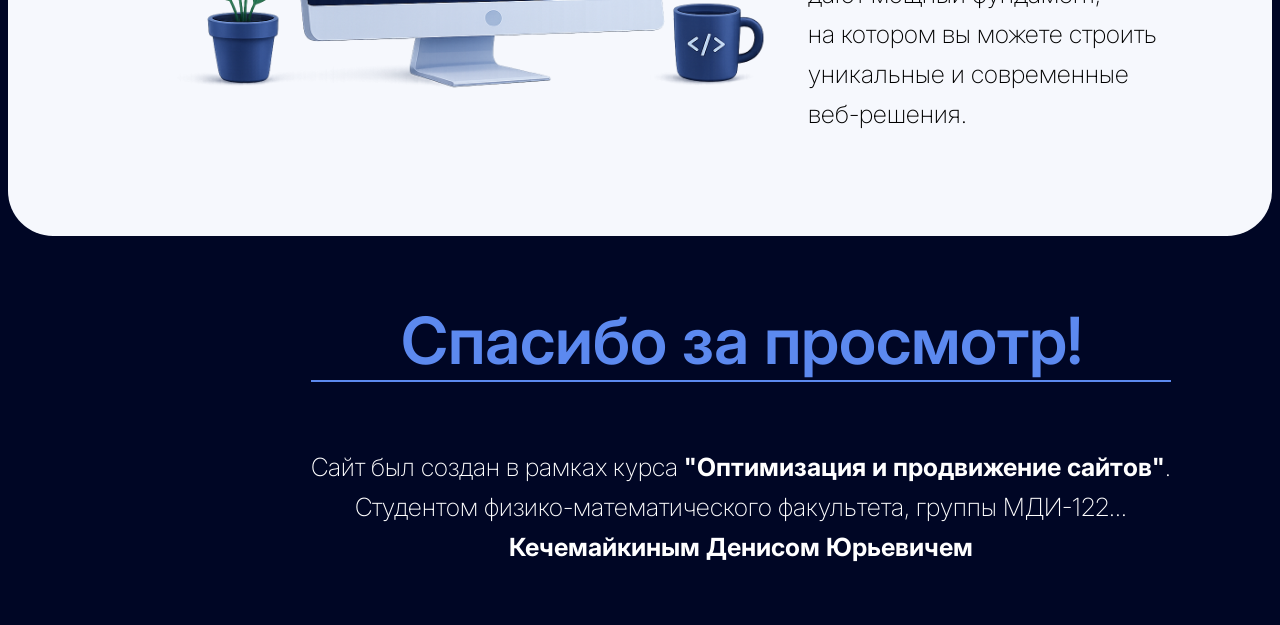
==== commit 53de9d32: "Add files via upload" ====
--- a/index.html
+++ b/index.html
@@ -6,7 +6,7 @@
     <meta name="description" content="Что такое веб-фреймворки и зачем они нужны? Обзор популярных решений: React, Vue, Angular, Django, Laravel. Узнайте, как фреймворки ускоряют разработку.">
     <meta name="revisit-after" content="7 days">
     <meta name="viewport" content="width=device-width, initial-scale=1.0">
-    <title>Сайт им. Кечемайкина Д.Ю.</title>
+    <title>Что такое веб-фреймворк и зачем он нужен?</title>
     <link rel="stylesheet" href="style.css">
 
     <link rel="preconnect" href="https://fonts.googleapis.com">
@@ -91,26 +91,26 @@
 
     <section id="main" class="main__container">
         <div class="main__whats">
-            <h3 class="main__whats-title">Что такое веб-фреймворк?</h3>
+            <h1 class="main__whats-title">Что такое веб-фреймворк?</h1>
             <span class="main__whats-description">это программный каркас, предназначенный для разработки веб-сайтов, сервисов и веб-приложений. Он предоставляет разработчику готовую архитектуру, набор правил, инструментов и компонентов, которые решают типовые задачи в веб-разработке.</span>
         </div>
 
         <div class="main__use">
-            <h3 class="main__use-title">Почему стоит использовать веб-фреймворки?</h3>
+            <h1 class="main__use-title">Почему стоит использовать веб-фреймворки?</h1>
             <div class="main__use-cards">
                 <div class="use-card">
                     <img class="card__img" width="64" height="64" src="https://img.icons8.com/arcade/64/code.png" alt="code"/>
-                    <h4 class="card__title">Экономия времени</h4>
+                    <h3 class="card__title">Экономия времени</h3>
                     <span class="card__decription">Готовая архитектура и инструменты позволяют сосредоточчиться на логике приложения.</span>
                 </div>
                 <div class="use-card">
                     <img class="card__img" width="64" height="64" src="https://img.icons8.com/stickers/100/puzzle.png" alt="puzzle"/>
-                    <h4 class="card__title">Структура проекта</h4>
+                    <h3 class="card__title">Структура проекта</h3>
                     <span class="card__decription">Фреймворки навязывают лучшие практики и помогают поддерживать порядок в коде.</span>
                 </div>
                 <div class="use-card">
                     <img class="card__img" width="64" height="64" src="https://img.icons8.com/arcade/64/web-analystics.png" alt="web-analystics"/>
-                    <h4 class="card__title">Масштабируемость</h4>
+                    <h3 class="card__title">Масштабируемость</h3>
                     <span class="card__decription">Фреймворки рассчитаны на рост проекта и высокие нагрузки.</span>
                 </div>
             </div>
@@ -118,31 +118,31 @@
         
 
         <div class="main__popular">
-            <h3 class="main__use-title">Почему стоит использовать веб-фреймворки?</h3>
+            <h1 class="main__use-title">Почему стоит использовать веб-фреймворки?</h1>
             <div class="main__popular-cards">
                 <div class="card__react">
                     <img class="react-img" src="react12.png" alt="">
-                    <h4 class="react-title">React</h4>
+                    <h3 class="react-title">React</h3>
                     <span class="card__decription">Библиотека для построения пользовательских интерфейсов. Использует компонентный подход и виртуальный DOM.</span>
                 </div>
                 <div class="card__vue">
                     <img class="vue-img" src="vue12.png" alt="">
-                    <h4 class="vue-title">Vue</h4>
+                    <h3 class="vue-title">Vue</h3>
                     <span class="card__decription">Прогрессивный фреймворк для создания интерфейсов. Легкий, гибкий и простой в освоении.</span>
                 </div>
                 <div class="card__angular">
                     <img class="angular-img" src="angular12.png" alt="">
-                    <h4 class="angular-title">Angular</h4>
+                    <h3 class="angular-title">Angular</h3>
                     <span class="card__decription">Платформа от Google для создания масштабируемых SPA-приложений на TypeScript.</span>
                 </div>
                 <div class="card__django">
                     <img class="django-img" src="django12.png" alt="">
-                    <h4 class="django-title">Django</h4>
+                    <h3 class="django-title">Django</h3>
                     <span class="card__decription">Python-фреймаорк с принципом «все включено». Идеален для быстрой и безопасной разработки веб-приложений.</span>
                 </div>
                 <div class="card__laravel">
                     <img class="laravel-img" src="laravel.png" alt="">
-                    <h4 class="laravel-title">Laravel</h4>
+                    <h3 class="laravel-title">Laravel</h3>
                     <span class="card__decription">HP-фреймворк с алегантным синтаксисом и богатым набором инструментов для разработки современных приложений.</span>
                 </div>
             </div>
@@ -153,7 +153,7 @@
                 <img class="image2" src="comp1.png" alt="">
             </div>
             <div class="dop__text">
-                <h3 class="main__dop-title">Почему стоит использовать веб-фреймворки?</h3>
+                <h2 class="main__dop-title">Почему стоит использовать веб-фреймворки?</h2>
                 <p class="main__dop-description">Они не пишут код за вас, но дают мощный фундамент,<br>на котором вы можете строить уникальные и современные <br>веб-решения.</p>
             </div>
         </div>
@@ -168,4 +168,4 @@
         </div>
     </footer>
 </body>
-</html>
+</html>
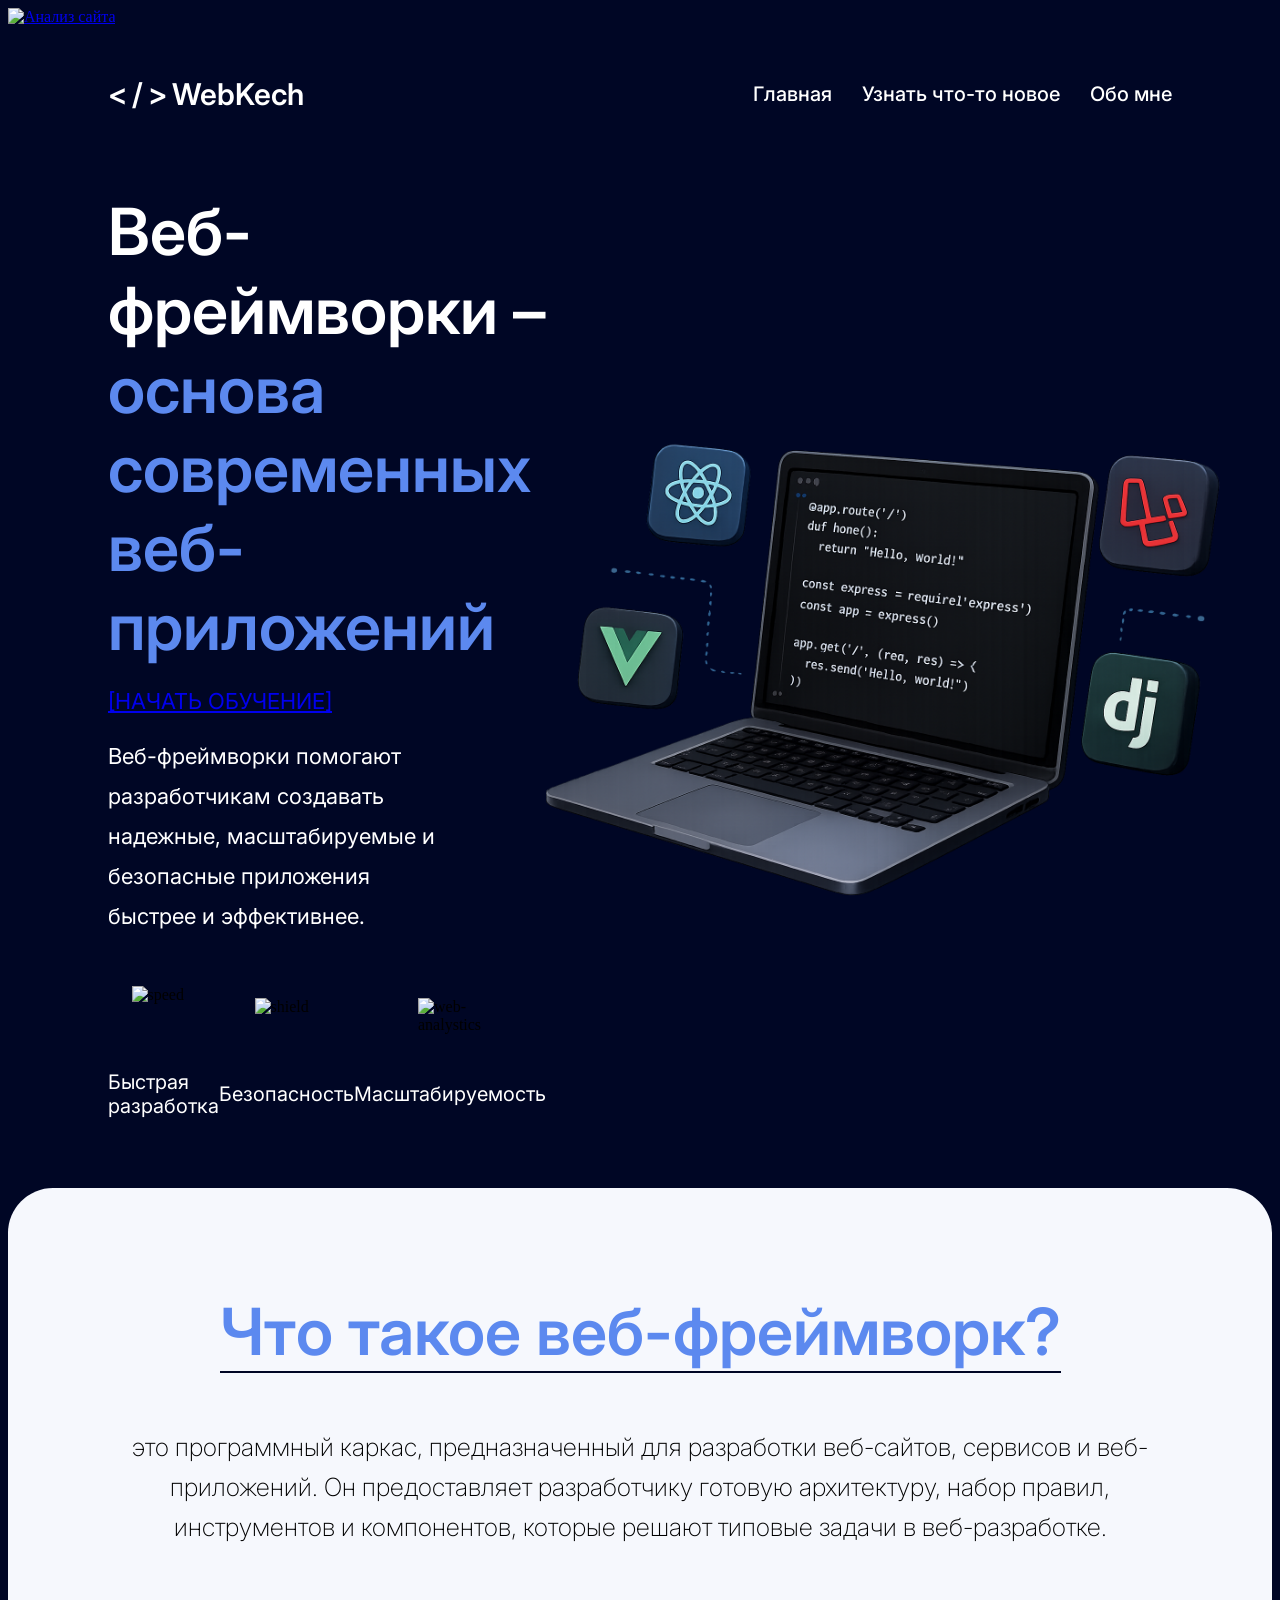
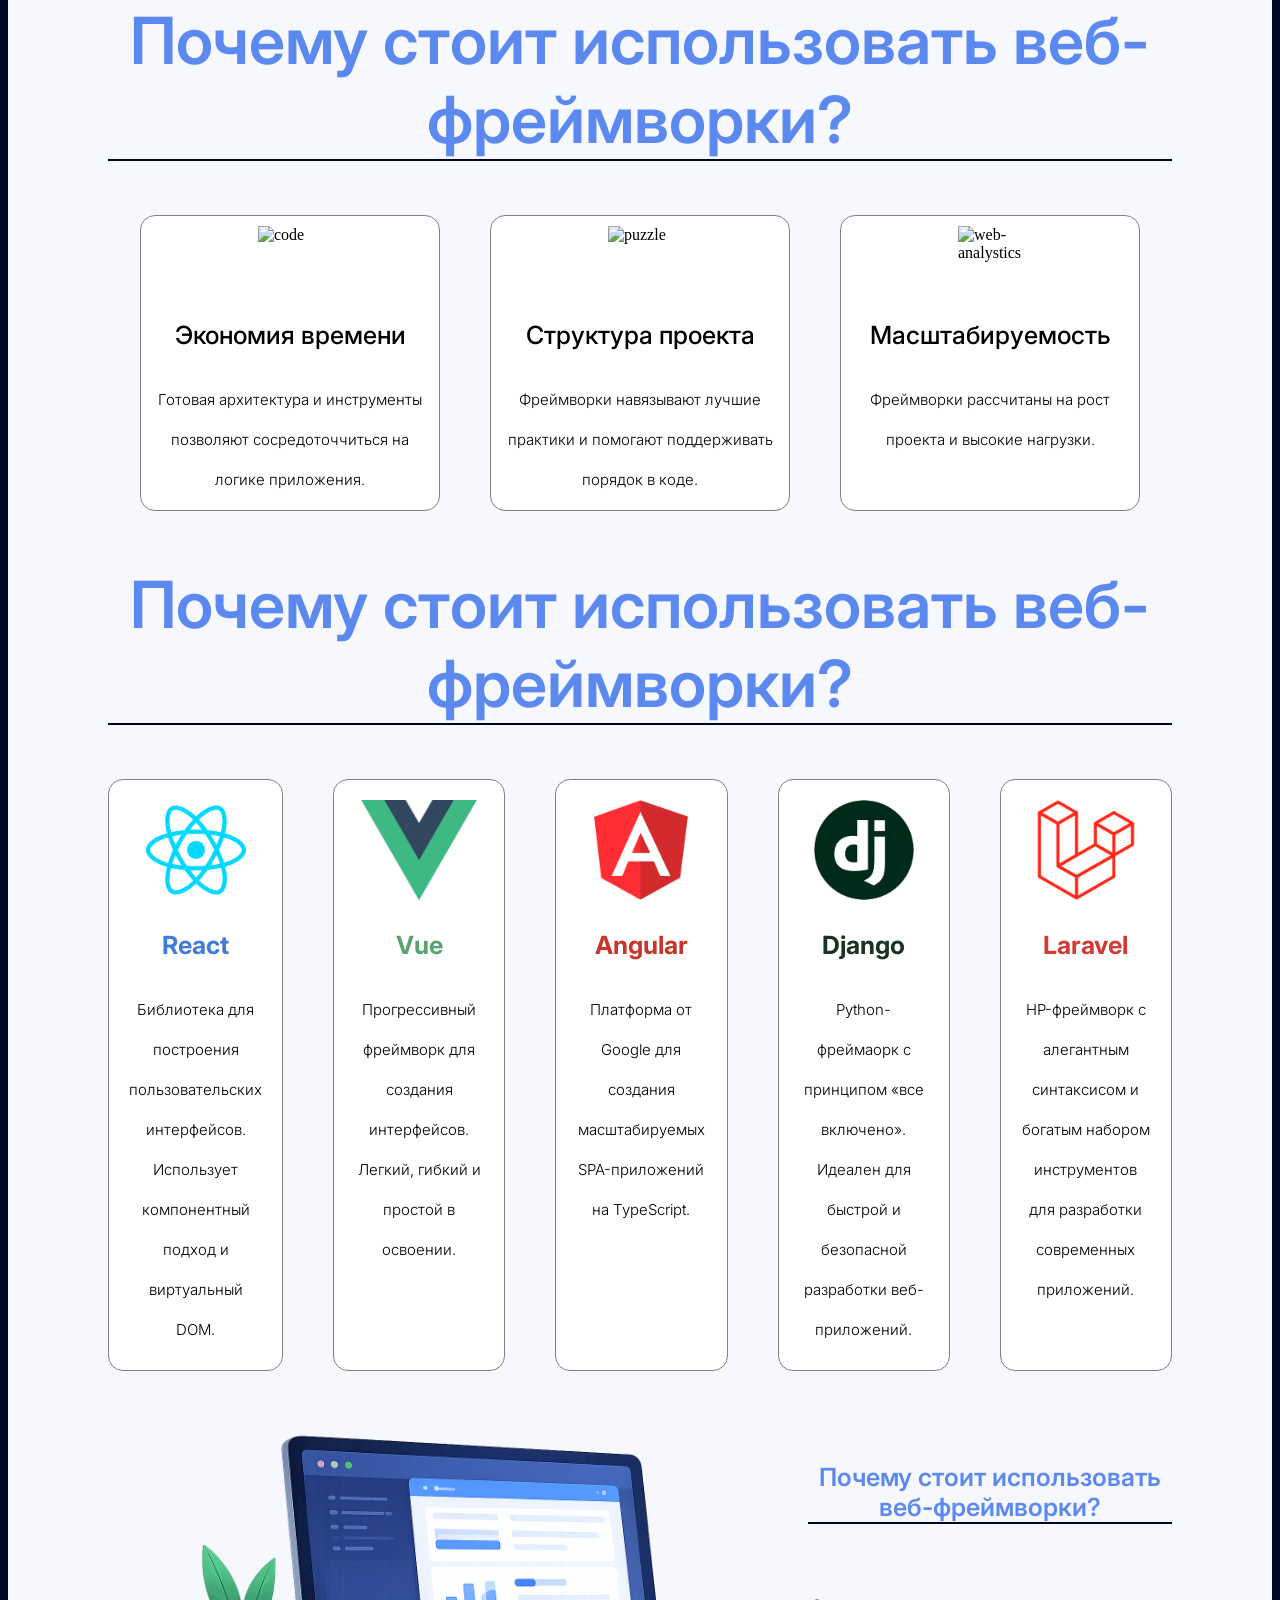
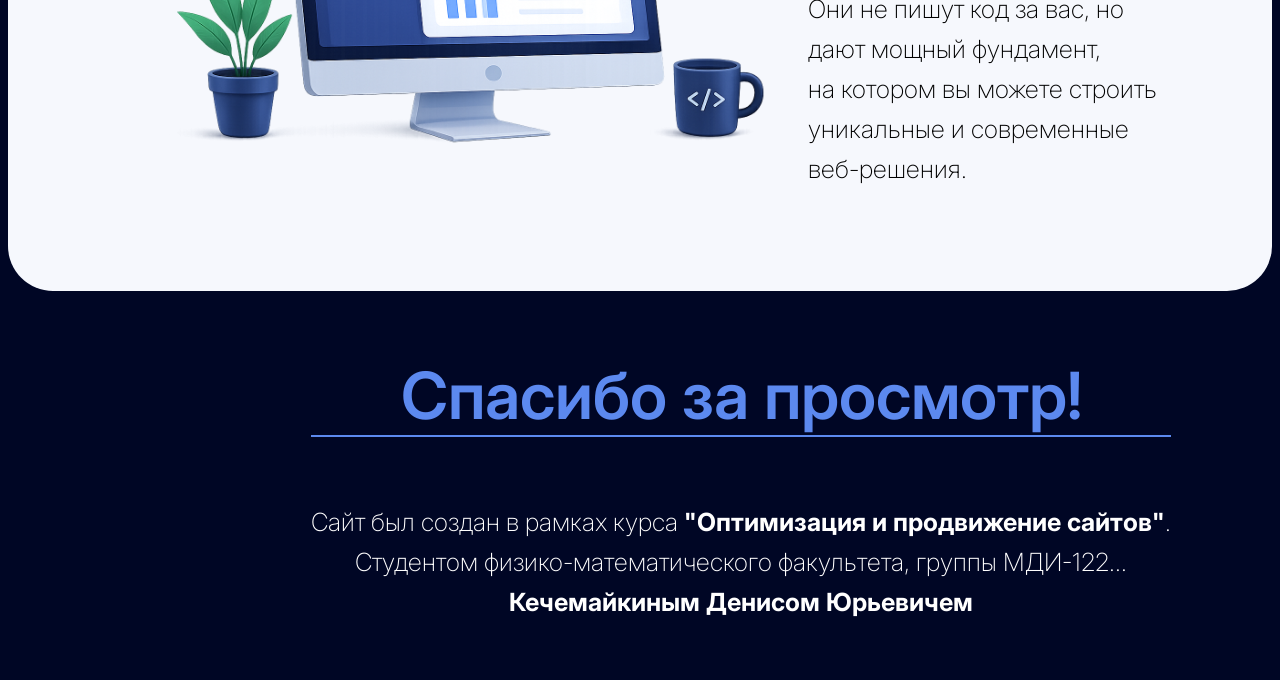
==== commit 6a8386e6: "Add files via upload" ====
--- a/index.html
+++ b/index.html
@@ -13,6 +13,20 @@
     <link rel="preconnect" href="https://fonts.gstatic.com" crossorigin>
     <link href="https://fonts.googleapis.com/css2?family=Inter:ital,opsz,wght@0,14..32,100..900;1,14..32,100..900&display=swap" rel="stylesheet">
 
+
+    <!-- Yandex.RTB -->
+    <script>window.yaContextCb=window.yaContextCb||[]</script>
+    <script src="https://yandex.ru/ads/system/context.js" async></script>
+
+
+    <!-- Yandex.RTB -->
+    <script>window.yaContextCb=window.yaContextCb||[]</script>
+    <script src="https://yandex.ru/ads/system/context.js" async></script>
+
+    
+
+
+
 </head>
 
 <!-- Google tag (gtag.js) -->
@@ -23,6 +37,7 @@
     gtag('js', new Date());
     gtag('config', 'G-CL3QQME3QN');
 </script>
+
 
 
 <!-- Yandex.Metrika counter -->
@@ -67,6 +82,7 @@
             <div class="intro__text">
                 <div class="intro__title-white">Веб-фреймворки –</div>
                 <div class="intro__title-blue">основа современных <br>веб-приложений</div>
+                <div class="intro__description"><a href="https://go.redav.online/9d123f9e8ceff621?m=32">[НАЧАТЬ ОБУЧЕНИЕ]</a></div>
                 <div class="intro__description">Веб-фреймворки помогают разработчикам создавать <br>надежные, масштабируемые и безопасные приложения <br>быстрее и эффективнее.</div>
             </div>
             <div class="intro__summary">
@@ -88,6 +104,16 @@
             <img class="image1" src="comp.png">
         </div>
     </section>
+<!-- Yandex.RTB R-A-19461631-1 -->
+    <div id="yandex_rtb_R-A-19461631-1"></div>
+    <script>
+    window.yaContextCb.push(() => {
+        Ya.Context.AdvManager.render({
+            "blockId": "R-A-19461631-1",
+            "renderTo": "yandex_rtb_R-A-19461631-1"
+        })
+    })
+</script>
 
     <section id="main" class="main__container">
         <div class="main__whats">
@@ -158,6 +184,16 @@
             </div>
         </div>
     </section>
+        <!-- Yandex.RTB R-A-19461631-2 -->
+        <script>
+        window.yaContextCb.push(() => {
+            Ya.Context.AdvManager.render({
+                "blockId": "R-A-19461631-2",
+                "type": "floorAd",
+                "platform": "desktop"
+            })
+        })
+        </script>
     <footer id="foot" class="footer__contanier">
         <div class="foot__img">
             <img class="foot__img-img" src="ya_ept.png" alt="">
